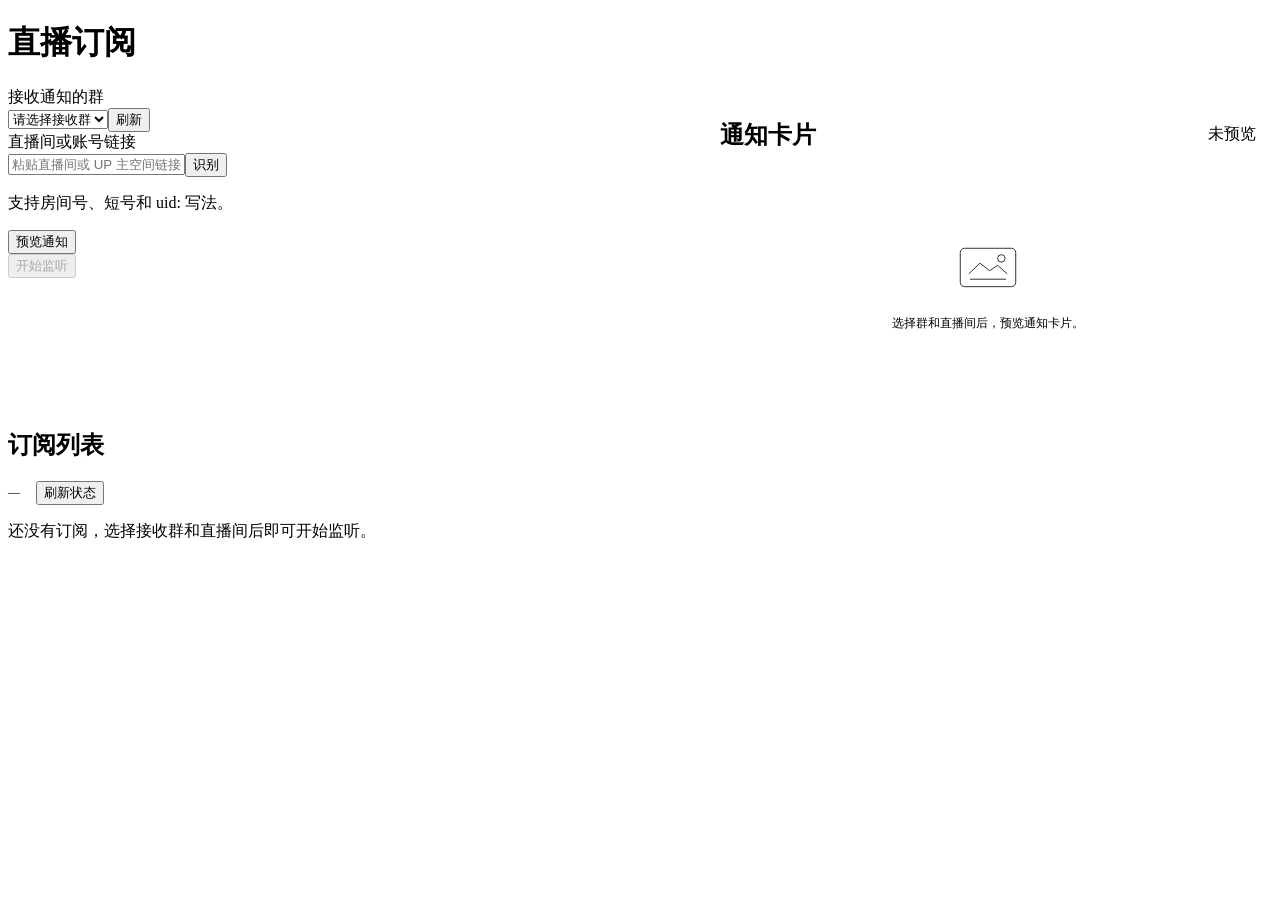
==== app/src/neobot_app/builtin_plugins/streaming_parser/web/subscriptions/index.html @ 29afd89b "feat(plugins): 完善插件开发与配置体验 需求：完善插件开发、安装和管理流程，并提供可交互的插件配置与使用说明。  实现： - 增加插件 SDK、契约导出、打包验收和配套测试 - 完善插件" ====
<!doctype html>
<html lang="zh-CN">
  <head>
    <meta charset="utf-8" />
    <meta name="viewport" content="width=device-width, initial-scale=1" />
    <title>直播订阅</title>
    <link rel="stylesheet" href="_ui.css" />
    <link rel="stylesheet" href="style.css" />
    <script src="_sdk.js"></script>
    <script defer src="app.js"></script>
  </head>
  <body>
    <main class="nb-view">
      <h1 class="nb-sr-only">直播订阅</h1>
      <div class="subscription-editor">
        <div class="subscription-form nb-stack">
          <section id="group" class="nb-field" tabindex="-1">
            <label for="group_id">接收通知的群</label>
            <div class="nb-inline">
              <select id="group_id" name="group_id">
                <option value="">请选择接收群</option></select
              ><button id="reload-groups" class="nb-quiet" type="button">
                刷新
              </button>
            </div>
            <p id="group-hint" class="nb-help" hidden></p>
          </section>
          <section id="target" class="nb-field" tabindex="-1">
            <label for="target-input">直播间或账号链接</label>
            <div class="nb-inline">
              <input
                id="target-input"
                name="target"
                maxlength="256"
                placeholder="粘贴直播间或 UP 主空间链接"
                autocomplete="off"
              /><button id="resolve" type="button">识别</button>
            </div>
            <p id="identity" class="nb-help">支持房间号、短号和 uid: 写法。</p>
          </section>
          <div class="nb-actions">
            <section id="preview" tabindex="-1">
              <button id="show-preview" type="button">预览通知</button>
            </section>
            <section id="start" tabindex="-1">
              <button id="subscribe" class="nb-primary" type="button" disabled>
                开始监听
              </button>
            </section>
          </div>
          <p id="confirmation" class="nb-muted" hidden></p>
        </div>
        <aside class="preview-panel" aria-label="通知预览">
          <div class="preview-heading">
            <h2>通知卡片</h2>
            <span id="preview-style" class="nb-muted">未预览</span
            ><button id="preview-zoom" class="nb-quiet" type="button" hidden>
              查看原始大小
            </button>
          </div>
          <div id="preview-empty" class="preview-empty">
            <svg viewBox="0 0 120 88" aria-hidden="true">
              <rect x="8" y="8" width="104" height="72" rx="8" />
              <path d="M24 56l21-20 18 14 15-10 18 16M26 66h68" />
              <circle cx="85" cy="27" r="7" />
            </svg>
            <p>选择群和直播间后，预览通知卡片。</p>
          </div>
          <div id="preview-canvas" class="preview-canvas" hidden>
            <div id="preview-stage" class="preview-stage">
              <iframe
                id="card"
                title="通知卡片预览"
                sandbox=""
                tabindex="-1"
              ></iframe>
            </div>
          </div>
        </aside>
      </div>
      <section
        id="status"
        class="subscriptions nb-section"
        tabindex="-1"
        aria-labelledby="list-title"
      >
        <div class="nb-section-heading">
          <h2 id="list-title">订阅列表</h2>
          <div class="subscription-status">
            <span id="health">—</span><span id="checked" class="nb-muted"></span
            ><button id="refresh" class="nb-quiet" type="button">
              刷新状态
            </button>
          </div>
        </div>
        <p id="list-empty" class="nb-empty">
          还没有订阅，选择接收群和直播间后即可开始监听。
        </p>
        <div
          class="nb-table-wrap"
          tabindex="0"
          role="region"
          aria-label="直播订阅列表"
        >
          <table id="rows" hidden>
            <thead>
              <tr>
                <th>主播</th>
                <th>接收群</th>
                <th>开播通知</th>
                <th>下播通知</th>
                <th>操作</th>
              </tr>
            </thead>
            <tbody></tbody>
          </table>
        </div>
      </section>
    </main>
  </body>
</html>
---- app/src/neobot_app/builtin_plugins/streaming_parser/web/subscriptions/style.css ----
/* 仅保留订阅编排与卡片预览；字段、按钮和主题复用宿主公共样式。 */
.subscription-editor {
  display: grid;
  grid-template-columns: minmax(0, 1fr) minmax(240px, 0.85fr);
  align-items: start;
  gap: 28px;
}
.subscription-form {
  align-content: start;
}
.preview-panel {
  min-width: 0;
  background: var(--panel-2);
  border-radius: var(--radius-control);
}
.preview-heading {
  display: flex;
  flex-wrap: wrap;
  align-items: center;
  gap: 8px;
  padding: 12px 16px;
}
.preview-heading h2 {
  margin-right: auto;
}
.preview-empty {
  min-height: 190px;
  display: grid;
  place-content: center;
  justify-items: center;
  gap: 12px;
  padding: 16px;
  color: var(--muted);
  font-size: 12px;
  text-align: center;
}
.preview-empty svg {
  width: 64px;
  fill: none;
  stroke: currentColor;
  stroke-width: 1.5;
}
.preview-canvas {
  width: 100%;
  height: 278px;
  overflow: auto;
}
.preview-stage {
  position: relative;
  margin: 0 auto;
}
.preview-canvas iframe {
  position: absolute;
  display: block;
  border: 0;
  width: 720px;
  height: 900px;
  transform-origin: top left;
  pointer-events: none;
}
.subscriptions {
  margin-top: 24px;
  padding-bottom: 0;
}
.subscription-status {
  display: flex;
  flex-wrap: wrap;
  align-items: center;
  gap: 8px;
  color: var(--muted);
  font-size: 12px;
}
@media (max-width: 640px) {
  .subscription-editor {
    grid-template-columns: minmax(0, 1fr);
    gap: 20px;
  }
  .preview-empty {
    min-height: 120px;
  }
  .preview-canvas {
    height: 220px;
  }
  .subscription-status {
    width: 100%;
  }
  th,
  td {
    white-space: nowrap;
  }
}
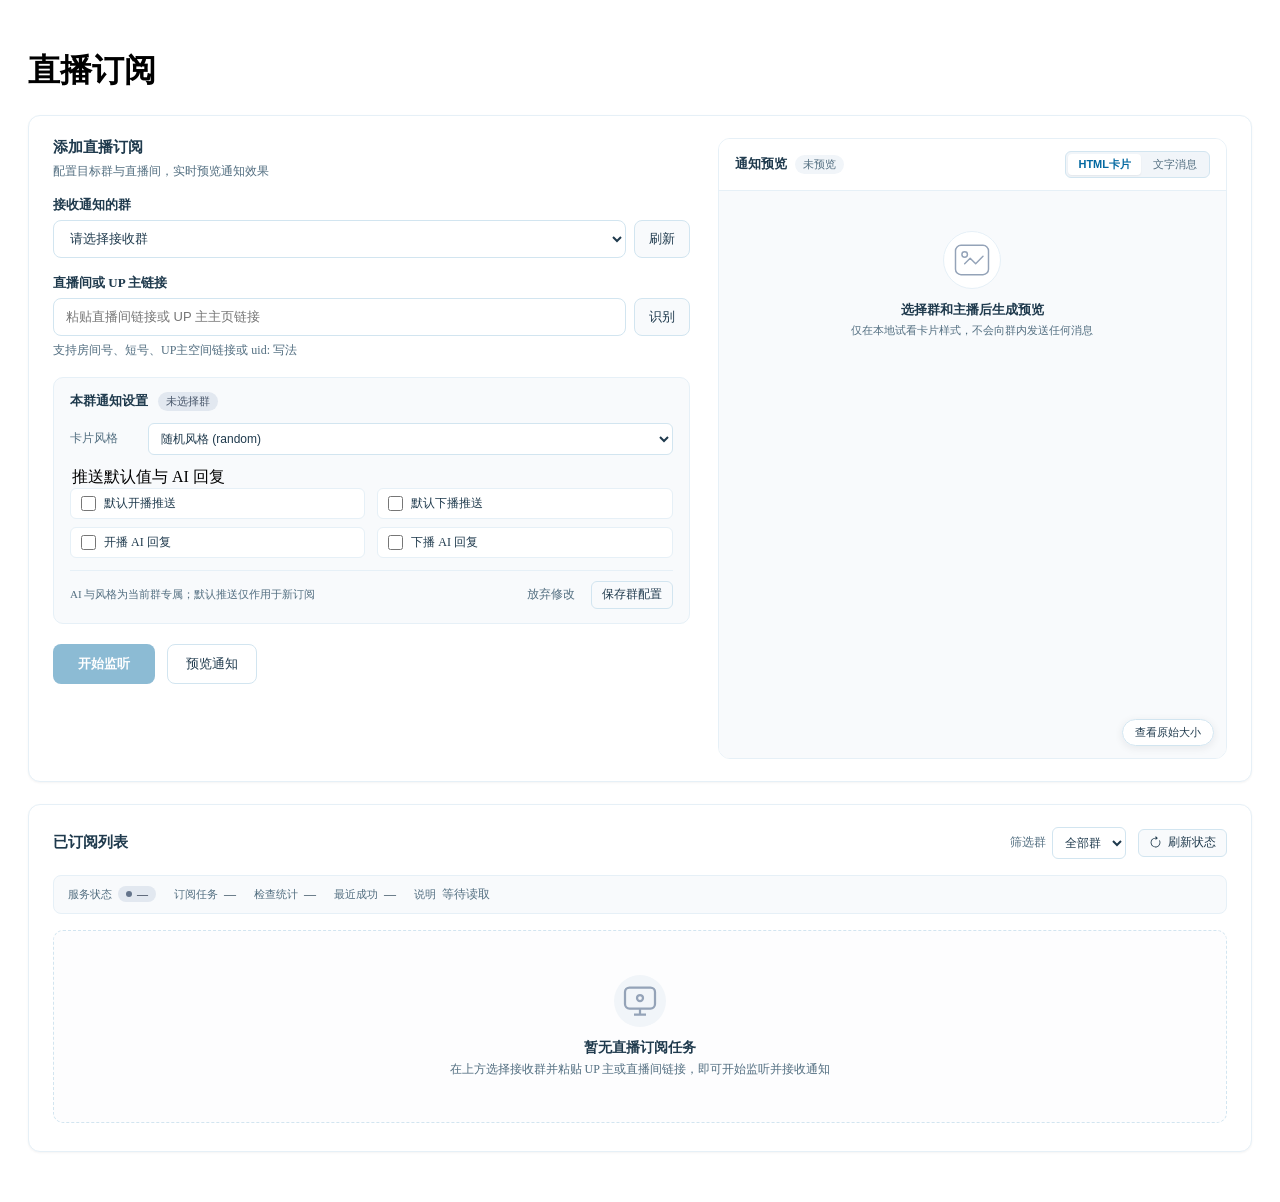
==== commit 189b99fe: "feat(plugins): 完善插件设置与思索说明 调整插件配置界面和思索说明书，补充直播订阅页面、教程与回归。  验证：uv run ruff check . 通过；离线 pytest 6617 " ====
--- a/app/src/neobot_app/builtin_plugins/streaming_parser/web/subscriptions/index.html
+++ b/app/src/neobot_app/builtin_plugins/streaming_parser/web/subscriptions/index.html
@@ -10,106 +10,275 @@
     <script defer src="app.js"></script>
   </head>
   <body>
-    <main class="nb-view">
+    <main class="nb-view subscriptions-view">
       <h1 class="nb-sr-only">直播订阅</h1>
-      <div class="subscription-editor">
-        <div class="subscription-form nb-stack">
-          <section id="group" class="nb-field" tabindex="-1">
-            <label for="group_id">接收通知的群</label>
-            <div class="nb-inline">
-              <select id="group_id" name="group_id">
-                <option value="">请选择接收群</option></select
-              ><button id="reload-groups" class="nb-quiet" type="button">
-                刷新
+
+      <!-- 顶部工作台：订阅配置与实时预览 (左右分栏，平衡工整) -->
+      <section class="sub-card workbench-card">
+        <div class="workbench-grid">
+          <!-- 左侧配置流：群选择 -> 主播链接 -> 群偏好 -> 操作 -->
+          <div class="workbench-form">
+            <div class="workbench-header">
+              <h2 class="workbench-title">添加直播订阅</h2>
+              <span class="workbench-subtitle">配置目标群与直播间，实时预览通知效果</span>
+            </div>
+
+            <div class="form-fields">
+              <!-- 目标群选择 -->
+              <section id="group" class="field-item" tabindex="-1">
+                <label for="group_id" class="field-label">接收通知的群</label>
+                <div class="field-input-row">
+                  <select id="group_id" name="group_id" class="field-control">
+                    <option value="">请选择接收群</option>
+                  </select>
+                  <button id="reload-groups" class="btn-subtle" type="button" title="刷新群列表">
+                    刷新
+                  </button>
+                </div>
+                <p id="group-hint" class="field-hint" hidden></p>
+              </section>
+
+              <!-- 直播间目标输入 -->
+              <section id="target" class="field-item" tabindex="-1">
+                <label for="target-input" class="field-label">直播间或 UP 主链接</label>
+                <div class="field-input-row">
+                  <input
+                    id="target-input"
+                    name="target"
+                    maxlength="256"
+                    placeholder="粘贴直播间链接或 UP 主主页链接"
+                    autocomplete="off"
+                    class="field-control"
+                  />
+                  <button id="resolve" class="btn-subtle" type="button">识别</button>
+                </div>
+                <p id="identity" class="field-hint">支持房间号、短号、UP主空间链接或 uid: 写法</p>
+              </section>
+            </div>
+
+            <!-- 本群通知设置 (内嵌卡片，不再突兀横穿全屏) -->
+            <section
+              id="settings"
+              class="group-settings-card"
+              tabindex="-1"
+              aria-labelledby="settings-heading"
+            >
+              <div class="settings-card-header">
+                <div class="settings-title-wrap">
+                  <h3 id="settings-heading" class="settings-title">本群通知设置</h3>
+                  <span id="settings-origin" class="settings-badge">未选择群</span>
+                </div>
+              </div>
+
+              <div class="settings-card-body">
+                <div class="settings-style-row">
+                  <label for="settings-style" class="settings-label">卡片风格</label>
+                  <select id="settings-style" class="field-control field-control-sm">
+                    <option value="random">随机风格 (random)</option>
+                    <option value="sakura">樱花粉 (sakura)</option>
+                    <option value="neon">霓虹夜 (neon)</option>
+                    <option value="minimal">极简白 (minimal)</option>
+                  </select>
+                </div>
+
+                <fieldset class="settings-toggles">
+                  <legend class="nb-sr-only">推送默认值与 AI 回复</legend>
+                  <label class="toggle-card" for="settings-push-live">
+                    <input type="checkbox" id="settings-push-live" />
+                    <span>默认开播推送</span>
+                  </label>
+                  <label class="toggle-card" for="settings-push-end">
+                    <input type="checkbox" id="settings-push-end" />
+                    <span>默认下播推送</span>
+                  </label>
+                  <label class="toggle-card" for="settings-ai-live">
+                    <input type="checkbox" id="settings-ai-live" />
+                    <span>开播 AI 回复</span>
+                  </label>
+                  <label class="toggle-card" for="settings-ai-end">
+                    <input type="checkbox" id="settings-ai-end" />
+                    <span>下播 AI 回复</span>
+                  </label>
+                </fieldset>
+              </div>
+
+              <div class="settings-card-footer">
+                <p class="settings-note">
+                  AI 与风格为当前群专属；默认推送仅作用于新订阅
+                </p>
+                <div class="settings-actions">
+                  <button id="reset-settings" class="btn-ghost" type="button">
+                    放弃修改
+                  </button>
+                  <button id="save-settings" class="btn-subtle btn-sm" type="button" data-manage>
+                    保存群配置
+                  </button>
+                </div>
+              </div>
+            </section>
+
+            <!-- 操作按钮与操作反馈 -->
+            <div class="workbench-actions-bar">
+              <div class="actions-buttons-row">
+                <section id="start" tabindex="-1">
+                  <button id="subscribe" class="btn-primary" type="button" disabled>
+                    开始监听
+                  </button>
+                </section>
+                <section id="preview" tabindex="-1">
+                  <button id="show-preview" class="btn-secondary" type="button">
+                    预览通知
+                  </button>
+                </section>
+              </div>
+              <p id="confirmation" class="confirmation-banner" hidden></p>
+            </div>
+          </div>
+
+          <!-- 右侧：通知预览面板 (高度自适应该列，空态优雅) -->
+          <aside class="preview-panel" aria-label="通知预览">
+            <div class="preview-panel-header">
+              <div class="preview-title-group">
+                <h3 class="preview-title">通知预览</h3>
+                <span id="preview-style" class="preview-tag">未预览</span>
+              </div>
+              <div class="preview-modes" role="group" aria-label="预览视图模式">
+                <button id="preview-image" type="button" aria-pressed="true">
+                  HTML卡片
+                </button>
+                <button id="preview-text" type="button" aria-pressed="false">
+                  文字消息
+                </button>
+              </div>
+            </div>
+
+            <div class="preview-panel-body">
+              <div id="preview-empty" class="preview-empty-state">
+                <div class="preview-empty-icon" aria-hidden="true">
+                  <svg viewBox="0 0 48 48" width="44" height="44" fill="none" stroke="currentColor" stroke-width="1.6" stroke-linecap="round" stroke-linejoin="round">
+                    <rect x="6" y="8" width="36" height="32" rx="6" />
+                    <path d="M16 28l6-6 6 6 8-8" />
+                    <circle cx="16" cy="18" r="3" />
+                  </svg>
+                </div>
+                <p class="preview-empty-title">选择群和主播后生成预览</p>
+                <p class="preview-empty-sub">仅在本地试看卡片样式，不会向群内发送任何消息</p>
+              </div>
+
+              <div id="preview-canvas" class="preview-canvas" hidden>
+                <div id="preview-stage" class="preview-stage">
+                  <iframe
+                    id="card"
+                    title="通知卡片预览"
+                    sandbox=""
+                    tabindex="-1"
+                  ></iframe>
+                </div>
+              </div>
+
+              <pre
+                id="preview-copy"
+                class="preview-text-view"
+                hidden
+                aria-label="文字通知内容"
+              ></pre>
+
+              <button id="preview-zoom" class="preview-zoom-btn" type="button" hidden>
+                查看原始大小
               </button>
             </div>
-            <p id="group-hint" class="nb-help" hidden></p>
-          </section>
-          <section id="target" class="nb-field" tabindex="-1">
-            <label for="target-input">直播间或账号链接</label>
-            <div class="nb-inline">
-              <input
-                id="target-input"
-                name="target"
-                maxlength="256"
-                placeholder="粘贴直播间或 UP 主空间链接"
-                autocomplete="off"
-              /><button id="resolve" type="button">识别</button>
-            </div>
-            <p id="identity" class="nb-help">支持房间号、短号和 uid: 写法。</p>
-          </section>
-          <div class="nb-actions">
-            <section id="preview" tabindex="-1">
-              <button id="show-preview" type="button">预览通知</button>
-            </section>
-            <section id="start" tabindex="-1">
-              <button id="subscribe" class="nb-primary" type="button" disabled>
-                开始监听
-              </button>
-            </section>
-          </div>
-          <p id="confirmation" class="nb-muted" hidden></p>
-        </div>
-        <aside class="preview-panel" aria-label="通知预览">
-          <div class="preview-heading">
-            <h2>通知卡片</h2>
-            <span id="preview-style" class="nb-muted">未预览</span
-            ><button id="preview-zoom" class="nb-quiet" type="button" hidden>
-              查看原始大小
-            </button>
-          </div>
-          <div id="preview-empty" class="preview-empty">
-            <svg viewBox="0 0 120 88" aria-hidden="true">
-              <rect x="8" y="8" width="104" height="72" rx="8" />
-              <path d="M24 56l21-20 18 14 15-10 18 16M26 66h68" />
-              <circle cx="85" cy="27" r="7" />
-            </svg>
-            <p>选择群和直播间后，预览通知卡片。</p>
-          </div>
-          <div id="preview-canvas" class="preview-canvas" hidden>
-            <div id="preview-stage" class="preview-stage">
-              <iframe
-                id="card"
-                title="通知卡片预览"
-                sandbox=""
-                tabindex="-1"
-              ></iframe>
-            </div>
-          </div>
-        </aside>
-      </div>
+          </aside>
+        </div>
+      </section>
+
+      <!-- 下方卡片：订阅列表与监控状态 (统一承载在单个卡片内) -->
       <section
         id="status"
-        class="subscriptions nb-section"
+        class="sub-card list-card"
         tabindex="-1"
         aria-labelledby="list-title"
       >
-        <div class="nb-section-heading">
-          <h2 id="list-title">订阅列表</h2>
-          <div class="subscription-status">
-            <span id="health">—</span><span id="checked" class="nb-muted"></span
-            ><button id="refresh" class="nb-quiet" type="button">
+        <!-- 列表头部工具条：标题 + 筛选群 + 刷新状态 -->
+        <div class="list-card-header">
+          <div class="list-title-wrap">
+            <h2 id="list-title" class="list-title">已订阅列表</h2>
+          </div>
+          <div class="list-toolbar">
+            <div class="filter-box">
+              <label for="list-filter" class="filter-label">筛选群</label>
+              <select id="list-filter" class="field-control field-control-sm">
+                <option value="">全部群</option>
+              </select>
+            </div>
+            <button id="refresh" class="btn-subtle btn-sm" type="button">
+              <svg width="13" height="13" viewBox="0 0 16 16" fill="currentColor" aria-hidden="true">
+                <path fill-rule="evenodd" d="M8 3a5 5 0 1 0 4.546 2.914.5.5 0 0 1 .908-.417A6 6 0 1 1 8 2v1z"/>
+                <path d="M8 4.466V.534a.25.25 0 0 1 .41-.192l2.36 1.966c.12.1.12.284 0 .384L8.41 4.658A.25.25 0 0 1 8 4.466z"/>
+              </svg>
               刷新状态
             </button>
           </div>
         </div>
-        <p id="list-empty" class="nb-empty">
-          还没有订阅，选择接收群和直播间后即可开始监听。
-        </p>
+
+        <!-- 监听服务微状态条 (去掉了刺眼的青底大条，整理为清爽的状态芯片) -->
+        <dl
+          id="health-panel"
+          class="health-strip"
+          aria-label="监听服务运行状态"
+        >
+          <div class="health-chip health-chip-status">
+            <dt class="health-key">服务状态</dt>
+            <dd id="health" class="health-val">—</dd>
+          </div>
+          <div class="health-chip">
+            <dt class="health-key">订阅任务</dt>
+            <dd id="checked" class="health-val">—</dd>
+          </div>
+          <div class="health-chip">
+            <dt class="health-key">检查统计</dt>
+            <dd id="health-counts" class="health-val">—</dd>
+          </div>
+          <div class="health-chip">
+            <dt class="health-key">最近成功</dt>
+            <dd id="health-success" class="health-val">—</dd>
+          </div>
+          <div class="health-chip health-chip-note">
+            <dt class="health-key">说明</dt>
+            <dd id="health-message" class="health-val">等待读取</dd>
+          </div>
+        </dl>
+
+        <!-- 空态指引 (精致轻量，告别粗黑虚线框) -->
+        <div id="list-empty" class="list-empty-state">
+          <div class="empty-icon-box" aria-hidden="true">
+            <svg width="36" height="36" viewBox="0 0 24 24" fill="none" stroke="currentColor" stroke-width="1.5">
+              <rect x="2" y="3" width="20" height="14" rx="3" />
+              <path d="M8 21h8M12 17v4" />
+              <circle cx="12" cy="10" r="2" />
+            </svg>
+          </div>
+          <p class="empty-title">暂无直播订阅任务</p>
+          <p class="empty-desc">
+            在上方选择接收群并粘贴 UP 主或直播间链接，即可开始监听并接收通知
+          </p>
+        </div>
+
+        <!-- 宽表局部横滚区域 -->
         <div
           class="nb-table-wrap"
           tabindex="0"
           role="region"
           aria-label="直播订阅列表"
         >
-          <table id="rows" hidden>
+          <table id="rows" class="subscriptions-table" hidden>
             <thead>
               <tr>
-                <th>主播</th>
-                <th>接收群</th>
-                <th>开播通知</th>
-                <th>下播通知</th>
-                <th>操作</th>
+                <th scope="col">主播</th>
+                <th scope="col">接收群</th>
+                <th scope="col">直播状态</th>
+                <th scope="col">开播通知</th>
+                <th scope="col">下播通知</th>
+                <th scope="col">操作</th>
               </tr>
             </thead>
             <tbody></tbody>
--- a/app/src/neobot_app/builtin_plugins/streaming_parser/web/subscriptions/style.css
+++ b/app/src/neobot_app/builtin_plugins/streaming_parser/web/subscriptions/style.css
@@ -1,56 +1,689 @@
-/* 仅保留订阅编排与卡片预览；字段、按钮和主题复用宿主公共样式。 */
-.subscription-editor {
+/* 直播订阅插件界面样式：结构清晰、卡片化、零AI感、专业控制台风格 */
+
+/* 根容器与基础重置 */
+.subscriptions-view {
+  padding: 20px;
+  max-width: 1280px;
+  margin: 0 auto;
+}
+
+/* 统一容器卡片 */
+.sub-card {
+  background: var(--panel, #ffffff);
+  border: 1px solid var(--border-soft, #e6f0f7);
+  border-radius: 12px;
+  padding: 22px 24px;
+  box-shadow: 0 1px 3px rgba(15, 23, 42, 0.03), 0 1px 2px rgba(15, 23, 42, 0.02);
+  margin-bottom: 22px;
+}
+
+/* 顶部工作台：左侧表单与右侧预览并排 */
+.workbench-grid {
   display: grid;
-  grid-template-columns: minmax(0, 1fr) minmax(240px, 0.85fr);
-  align-items: start;
+  grid-template-columns: minmax(0, 1.25fr) minmax(320px, 1fr);
   gap: 28px;
-}
-.subscription-form {
-  align-content: start;
-}
+  align-items: stretch;
+}
+
+.workbench-form {
+  display: flex;
+  flex-direction: column;
+  min-width: 0;
+}
+
+.workbench-header {
+  margin-bottom: 16px;
+}
+
+.workbench-title {
+  font-size: 15px;
+  font-weight: 650;
+  color: var(--text, #1f3a4d);
+  margin: 0 0 4px;
+}
+
+.workbench-subtitle {
+  font-size: 12px;
+  color: var(--muted, #526e80);
+}
+
+.form-fields {
+  display: flex;
+  flex-direction: column;
+  gap: 16px;
+}
+
+.field-item {
+  display: flex;
+  flex-direction: column;
+}
+
+.field-label {
+  font-size: 13px;
+  font-weight: 600;
+  color: var(--text, #1f3a4d);
+  margin-bottom: 6px;
+}
+
+.field-input-row {
+  display: flex;
+  align-items: center;
+  gap: 8px;
+}
+
+.field-control {
+  flex: 1;
+  min-width: 0;
+  height: var(--control-height, 38px);
+  padding: 0 12px;
+  border: 1px solid var(--border, #d2e5f0);
+  border-radius: var(--radius-control, 8px);
+  font-size: 13px;
+  color: var(--text, #1f3a4d);
+  background: var(--surface-field, #ffffff);
+  box-sizing: border-box;
+  transition: border-color 0.15s ease, box-shadow 0.15s ease;
+}
+
+.field-control:focus {
+  outline: none;
+  border-color: var(--brand, #0369a1);
+  box-shadow: 0 0 0 3px rgba(3, 105, 161, 0.12);
+}
+
+.field-control-sm {
+  height: 32px;
+  padding: 0 8px;
+  font-size: 12px;
+  border-radius: 6px;
+}
+
+/* 自定义下拉控件：与 Dashboard SelectControl 视觉规范完全对齐 */
+.select-control-wrapper {
+  position: relative;
+  flex: 1;
+  min-width: 0;
+  display: block;
+  width: 100%;
+}
+
+.select-control {
+  display: inline-flex;
+  align-items: center;
+  justify-content: space-between;
+  gap: 12px;
+  width: 100%;
+  min-width: 0;
+  height: var(--control-height, 38px);
+  padding: 0 12px;
+  border: 1px solid var(--border, #d2e5f0);
+  border-radius: var(--radius-control, 8px);
+  color: var(--text, #1f3a4d);
+  background: var(--surface-field, #ffffff);
+  font: 500 13px var(--font-sans);
+  text-align: left;
+  cursor: pointer;
+  box-sizing: border-box;
+  transition: border-color 0.15s ease, box-shadow 0.15s ease;
+}
+
+.select-control-value {
+  flex: 1;
+  overflow: hidden;
+  text-overflow: ellipsis;
+  white-space: nowrap;
+}
+
+.select-control-icon {
+  display: flex;
+  align-items: center;
+  justify-content: center;
+  flex-shrink: 0;
+  color: var(--muted, #526e80);
+  transition: transform 0.2s cubic-bezier(0.16, 1, 0.3, 1);
+}
+
+.select-control[data-state='open'] .select-control-icon {
+  transform: rotate(180deg);
+}
+
+.select-control:hover:not(:disabled) {
+  border-color: var(--brand, #0369a1);
+}
+
+.select-control:focus-visible,
+.select-control[data-state='open'] {
+  outline: none;
+  border-color: var(--brand, #0369a1);
+  box-shadow: 0 0 0 3px rgba(3, 105, 161, 0.12);
+}
+
+.select-control:disabled {
+  opacity: 0.5;
+  cursor: not-allowed;
+  background: #f8fafc;
+}
+
+/* 下拉菜单浮层：替代系统原生灰底框 */
+.select-control-menu {
+  position: absolute;
+  top: calc(100% + 4px);
+  left: 0;
+  right: 0;
+  z-index: 100;
+  max-height: 260px;
+  overflow-y: auto;
+  color: var(--text, #1f3a4d);
+  background: var(--panel, #ffffff);
+  border: 1px solid var(--border-soft, #e6f0f7);
+  border-radius: var(--radius-control, 8px);
+  box-shadow: 0 10px 25px -5px rgba(15, 23, 42, 0.12), 0 8px 10px -6px rgba(15, 23, 42, 0.08);
+  animation: selectMenuFadeIn 0.15s cubic-bezier(0.16, 1, 0.3, 1);
+}
+
+@keyframes selectMenuFadeIn {
+  from {
+    opacity: 0;
+    transform: translateY(-4px) scale(0.98);
+  }
+  to {
+    opacity: 1;
+    transform: translateY(0) scale(1);
+  }
+}
+
+.select-control-options {
+  padding: 4px;
+}
+
+.select-control-option {
+  position: relative;
+  display: flex;
+  align-items: center;
+  justify-content: space-between;
+  gap: 12px;
+  min-height: 34px;
+  padding: 7px 10px;
+  border-radius: 6px;
+  font-size: 13px;
+  line-height: 1.45;
+  color: var(--text, #1f3a4d);
+  outline: none;
+  cursor: pointer;
+  user-select: none;
+  transition: background 0.12s ease, color 0.12s ease;
+}
+
+.select-control-option:hover,
+.select-control-option[data-highlighted='true'] {
+  background: var(--panel-2, #eef9ff);
+  color: var(--brand, #0369a1);
+}
+
+.select-control-option[data-state='checked'] {
+  color: var(--brand, #0369a1);
+  background: rgba(3, 105, 161, 0.08);
+  font-weight: 600;
+}
+
+.select-control-option-text {
+  flex: 1;
+  overflow: hidden;
+  text-overflow: ellipsis;
+  white-space: nowrap;
+}
+
+.select-control-check {
+  display: flex;
+  align-items: center;
+  color: var(--brand, #0369a1);
+  flex-shrink: 0;
+}
+
+/* 隐藏原生 select，同时保持在 DOM 中 */
+.select-hidden-native {
+  position: absolute !important;
+  width: 1px !important;
+  height: 1px !important;
+  padding: 0 !important;
+  margin: -1px !important;
+  overflow: hidden !important;
+  clip: rect(0, 0, 0, 0) !important;
+  white-space: nowrap !important;
+  border: 0 !important;
+  opacity: 0 !important;
+  pointer-events: none !important;
+}
+
+/* 小号控件适配 (如 list-filter, settings-style) */
+.select-control-sm {
+  height: 32px;
+  font-size: 12px;
+}
+
+.select-control-sm .select-control {
+  height: 32px;
+  padding: 0 10px;
+  font-size: 12px;
+  border-radius: 6px;
+}
+
+.select-control-sm .select-control-option {
+  min-height: 28px;
+  padding: 5px 8px;
+  font-size: 12px;
+}
+
+.field-hint {
+  font-size: 12px;
+  color: var(--muted, #526e80);
+  margin: 6px 0 0;
+  line-height: 1.4;
+}
+
+/* 按钮通用 */
+.btn-subtle {
+  display: inline-flex;
+  align-items: center;
+  justify-content: center;
+  gap: 6px;
+  height: var(--control-height, 38px);
+  padding: 0 14px;
+  border: 1px solid var(--border, #d2e5f0);
+  border-radius: var(--radius-control, 8px);
+  font-size: 13px;
+  font-weight: 500;
+  color: var(--text, #1f3a4d);
+  background: #f8fafc;
+  cursor: pointer;
+  white-space: nowrap;
+  flex-shrink: 0;
+  transition: all 0.15s ease;
+}
+
+.btn-subtle:hover:enabled {
+  background: #f1f5f9;
+  border-color: #94a3b8;
+}
+
+.btn-sm {
+  height: 28px;
+  padding: 0 10px;
+  font-size: 12px;
+  border-radius: 6px;
+}
+
+.btn-xs {
+  height: 24px;
+  padding: 0 8px;
+  font-size: 11px;
+  border-radius: 4px;
+}
+
+.btn-ghost {
+  display: inline-flex;
+  align-items: center;
+  border: none;
+  background: transparent;
+  color: var(--muted, #526e80);
+  font-size: 12px;
+  padding: 4px 8px;
+  border-radius: 6px;
+  cursor: pointer;
+  transition: all 0.12s ease;
+}
+
+.btn-ghost:hover:enabled {
+  color: var(--text, #1f3a4d);
+  background: rgba(0, 0, 0, 0.04);
+}
+
+.btn-primary {
+  display: inline-flex;
+  align-items: center;
+  justify-content: center;
+  height: 40px;
+  padding: 0 24px;
+  font-size: 13px;
+  font-weight: 650;
+  color: #ffffff;
+  background: var(--brand, #0369a1);
+  border: 1px solid transparent;
+  border-radius: var(--radius-control, 8px);
+  cursor: pointer;
+  box-shadow: 0 1px 2px rgba(3, 105, 161, 0.2);
+  transition: all 0.15s ease;
+}
+
+.btn-primary:hover:enabled {
+  background: var(--brand-hover, #075985);
+}
+
+.btn-primary:disabled {
+  opacity: 0.45;
+  cursor: not-allowed;
+  box-shadow: none;
+}
+
+.btn-secondary {
+  display: inline-flex;
+  align-items: center;
+  justify-content: center;
+  height: 40px;
+  padding: 0 18px;
+  font-size: 13px;
+  font-weight: 500;
+  color: var(--text, #1f3a4d);
+  background: #ffffff;
+  border: 1px solid var(--border, #d2e5f0);
+  border-radius: var(--radius-control, 8px);
+  cursor: pointer;
+  transition: all 0.15s ease;
+}
+
+.btn-secondary:hover:enabled {
+  background: #f8fafc;
+  border-color: #94a3b8;
+}
+
+/* 本群通知设置：精致内嵌卡片 */
+.group-settings-card {
+  margin-top: 18px;
+  background: #f8fafc;
+  border: 1px solid var(--border-soft, #e6f0f7);
+  border-radius: 10px;
+  padding: 14px 16px;
+  display: flex;
+  flex-direction: column;
+  gap: 12px;
+}
+
+.settings-card-header {
+  display: flex;
+  justify-content: space-between;
+  align-items: center;
+}
+
+.settings-title-wrap {
+  display: flex;
+  align-items: center;
+  gap: 10px;
+}
+
+.settings-title {
+  font-size: 13px;
+  font-weight: 650;
+  color: var(--text, #1f3a4d);
+  margin: 0;
+}
+
+.settings-badge {
+  font-size: 11px;
+  padding: 2px 8px;
+  border-radius: 12px;
+  background: #e2e8f0;
+  color: #475569;
+  font-weight: 500;
+}
+
+.settings-card-body {
+  display: flex;
+  flex-direction: column;
+  gap: 12px;
+}
+
+.settings-style-row {
+  display: flex;
+  align-items: center;
+  gap: 10px;
+}
+
+.settings-label {
+  font-size: 12px;
+  font-weight: 500;
+  color: var(--muted, #526e80);
+  min-width: 68px;
+}
+
+.settings-toggles {
+  display: grid;
+  grid-template-columns: repeat(2, 1fr);
+  gap: 8px 12px;
+  margin: 0;
+  padding: 0;
+  border: none;
+}
+
+.toggle-card {
+  display: flex;
+  align-items: center;
+  gap: 8px;
+  padding: 6px 10px;
+  background: #ffffff;
+  border: 1px solid var(--border-soft, #e6f0f7);
+  border-radius: 6px;
+  font-size: 12px;
+  color: var(--text, #1f3a4d);
+  cursor: pointer;
+  user-select: none;
+  transition: border-color 0.15s ease, background 0.15s ease;
+}
+
+.toggle-card:hover {
+  border-color: var(--border, #d2e5f0);
+  background: #fdfdfe;
+}
+
+.toggle-card input[type="checkbox"] {
+  accent-color: var(--brand, #0369a1);
+  width: 15px;
+  height: 15px;
+  margin: 0;
+  cursor: pointer;
+}
+
+.settings-card-footer {
+  display: flex;
+  justify-content: space-between;
+  align-items: center;
+  flex-wrap: wrap;
+  gap: 8px;
+  padding-top: 10px;
+  border-top: 1px solid var(--border-soft, #e6f0f7);
+}
+
+.settings-note {
+  font-size: 11px;
+  color: var(--muted, #526e80);
+  margin: 0;
+  line-height: 1.4;
+}
+
+.settings-actions {
+  display: flex;
+  align-items: center;
+  gap: 8px;
+  margin-left: auto;
+}
+
+/* 提交与反馈条 */
+.workbench-actions-bar {
+  margin-top: 20px;
+}
+
+.actions-buttons-row {
+  display: flex;
+  align-items: center;
+  gap: 12px;
+}
+
+.confirmation-banner {
+  margin-top: 12px;
+  padding: 8px 14px;
+  background: #f0fdf4;
+  color: #166534;
+  border: 1px solid #bbf7d0;
+  border-radius: 6px;
+  font-size: 12px;
+  line-height: 1.4;
+}
+
+/* 预览面板 */
 .preview-panel {
+  display: flex;
+  flex-direction: column;
+  background: #ffffff;
+  border: 1px solid var(--border-soft, #e6f0f7);
+  border-radius: 12px;
+  overflow: hidden;
+  min-height: 440px;
+}
+
+.preview-panel-header {
+  display: flex;
+  align-items: center;
+  justify-content: space-between;
+  gap: 12px;
+  padding: 12px 16px;
+  background: #ffffff;
+  border-bottom: 1px solid var(--border-soft, #e6f0f7);
+  flex-shrink: 0;
+}
+
+.preview-title-group {
+  display: flex;
+  align-items: center;
+  gap: 8px;
+  flex-shrink: 0;
   min-width: 0;
-  background: var(--panel-2);
-  border-radius: var(--radius-control);
-}
-.preview-heading {
-  display: flex;
-  flex-wrap: wrap;
-  align-items: center;
-  gap: 8px;
-  padding: 12px 16px;
-}
-.preview-heading h2 {
-  margin-right: auto;
-}
-.preview-empty {
-  min-height: 190px;
-  display: grid;
-  place-content: center;
-  justify-items: center;
-  gap: 12px;
-  padding: 16px;
-  color: var(--muted);
-  font-size: 12px;
+}
+
+.preview-title {
+  font-size: 13px;
+  font-weight: 650;
+  color: var(--text, #1f3a4d);
+  margin: 0;
+  white-space: nowrap;
+  flex-shrink: 0;
+}
+
+.preview-tag {
+  font-size: 11px;
+  color: var(--muted, #526e80);
+  background: #f1f5f9;
+  padding: 2px 8px;
+  border-radius: 10px;
+  font-weight: 500;
+  white-space: nowrap;
+  overflow: hidden;
+  text-overflow: ellipsis;
+  max-width: 140px;
+  flex-shrink: 0;
+}
+
+.preview-modes {
+  display: inline-flex;
+  border: 1px solid var(--border, #d2e5f0);
+  background: #f1f5f9;
+  border-radius: 6px;
+  padding: 2px;
+  gap: 2px;
+  flex-shrink: 0;
+}
+
+.preview-modes button {
+  border: none;
+  background: transparent;
+  padding: 3px 10px;
+  font-size: 11px;
+  font-weight: 500;
+  color: var(--muted, #526e80);
+  border-radius: 4px;
+  cursor: pointer;
+  transition: all 0.12s ease;
+  white-space: nowrap;
+}
+
+.preview-modes button[aria-pressed="true"] {
+  background: #ffffff;
+  color: var(--brand, #0369a1);
+  font-weight: 600;
+  box-shadow: 0 1px 2px rgba(0, 0, 0, 0.06);
+}
+
+.preview-panel-body {
+  position: relative;
+  flex: 1;
+  display: flex;
+  flex-direction: column;
+  min-height: 380px;
+  background: #f8fafc;
+  overflow: hidden;
+}
+
+.preview-empty-state {
+  flex: 1;
+  display: flex;
+  flex-direction: column;
+  align-items: center;
+  justify-content: center;
+  padding: 40px 24px;
   text-align: center;
 }
-.preview-empty svg {
-  width: 64px;
-  fill: none;
-  stroke: currentColor;
-  stroke-width: 1.5;
-}
+
+.preview-empty-icon {
+  width: 56px;
+  height: 56px;
+  border-radius: 50%;
+  background: #ffffff;
+  border: 1px solid var(--border-soft, #e6f0f7);
+  display: flex;
+  align-items: center;
+  justify-content: center;
+  color: #94a3b8;
+  margin-bottom: 12px;
+}
+
+.preview-empty-title {
+  font-size: 13px;
+  font-weight: 600;
+  color: var(--text, #1f3a4d);
+  margin: 0 0 4px;
+}
+
+.preview-empty-sub {
+  font-size: 11px;
+  color: var(--muted, #526e80);
+  margin: 0;
+}
+
 .preview-canvas {
+  flex: 1;
   width: 100%;
-  height: 278px;
+  height: 100%;
+  min-height: 380px;
+  display: flex;
+  align-items: safe center;
+  justify-content: safe center;
   overflow: auto;
-}
+  background: #f8fafc;
+  box-sizing: border-box;
+}
+
 .preview-stage {
   position: relative;
-  margin: 0 auto;
-}
+  margin: auto;
+  overflow: clip;
+  border-radius: 12px;
+  box-shadow: 0 4px 20px -2px rgba(15, 23, 42, 0.12), 0 2px 6px -1px rgba(15, 23, 42, 0.08);
+  background: #ffffff;
+  flex-shrink: 0;
+}
+
 .preview-canvas iframe {
   position: absolute;
+  top: 0;
+  left: 0;
   display: block;
   border: 0;
   width: 720px;
@@ -58,34 +691,262 @@
   transform-origin: top left;
   pointer-events: none;
 }
-.subscriptions {
-  margin-top: 24px;
-  padding-bottom: 0;
-}
-.subscription-status {
-  display: flex;
+
+.preview-text-view {
+  flex: 1;
+  width: 100%;
+  height: 100%;
+  min-height: 380px;
+  margin: 0;
+  padding: 18px;
+  font-family: inherit;
+  font-size: 13px;
+  line-height: 1.6;
+  color: var(--text, #1f3a4d);
+  white-space: pre-wrap;
+  word-break: break-all;
+  overflow: auto;
+  background: #ffffff;
+  box-sizing: border-box;
+}
+
+.preview-zoom-btn {
+  position: absolute;
+  bottom: 12px;
+  right: 12px;
+  z-index: 10;
+  display: inline-flex;
+  align-items: center;
+  gap: 5px;
+  padding: 5px 12px;
+  font-size: 11px;
+  font-weight: 550;
+  color: var(--text, #1f3a4d);
+  background: rgba(255, 255, 255, 0.92);
+  backdrop-filter: blur(8px);
+  border: 1px solid var(--border, #d2e5f0);
+  border-radius: 20px;
+  cursor: pointer;
+  box-shadow: 0 2px 8px rgba(15, 23, 42, 0.08);
+  transition: all 0.15s ease;
+  user-select: none;
+}
+
+.preview-zoom-btn:hover {
+  background: #ffffff;
+  border-color: var(--brand, #0369a1);
+  color: var(--brand, #0369a1);
+  box-shadow: 0 4px 12px rgba(15, 23, 42, 0.12);
+}
+
+/* 列表卡片 */
+.list-card {
+  padding-bottom: 16px;
+}
+
+.list-card-header {
+  display: flex;
+  justify-content: space-between;
+  align-items: center;
   flex-wrap: wrap;
-  align-items: center;
-  gap: 8px;
-  color: var(--muted);
-  font-size: 12px;
-}
-@media (max-width: 640px) {
-  .subscription-editor {
+  gap: 12px;
+  margin-bottom: 16px;
+}
+
+.list-title {
+  font-size: 15px;
+  font-weight: 650;
+  color: var(--text, #1f3a4d);
+  margin: 0;
+}
+
+.list-toolbar {
+  display: flex;
+  align-items: center;
+  gap: 12px;
+}
+
+.filter-box {
+  display: flex;
+  align-items: center;
+  gap: 6px;
+}
+
+.filter-box .select-control-wrapper {
+  min-width: 130px;
+}
+
+.filter-label {
+  font-size: 12px;
+  color: var(--muted, #526e80);
+  white-space: nowrap;
+}
+
+/* 运行状态微条 */
+.health-strip {
+  display: flex;
+  flex-wrap: wrap;
+  align-items: center;
+  gap: 8px 18px;
+  margin: 0 0 16px;
+  padding: 10px 14px;
+  background: #f8fafc;
+  border: 1px solid var(--border-soft, #e6f0f7);
+  border-radius: 8px;
+  font-size: 12px;
+}
+
+.health-chip {
+  display: inline-flex;
+  align-items: center;
+  gap: 6px;
+}
+
+.health-key {
+  color: var(--muted, #526e80);
+  font-size: 11px;
+  margin: 0;
+  white-space: nowrap;
+}
+
+.health-val {
+  color: var(--text, #1f3a4d);
+  font-weight: 500;
+  font-size: 12px;
+  margin: 0;
+}
+
+.health-chip-status .health-val {
+  display: inline-flex;
+  align-items: center;
+  padding: 2px 8px;
+  border-radius: 12px;
+  background: #e2e8f0;
+  font-weight: 600;
+  font-size: 11px;
+  color: #334155;
+}
+
+.health-chip-status .health-val::before {
+  content: "";
+  display: inline-block;
+  width: 6px;
+  height: 6px;
+  border-radius: 50%;
+  margin-right: 5px;
+  background: #64748b;
+}
+
+.health-chip-note {
+  flex: 1 1 200px;
+  color: var(--muted, #526e80);
+}
+
+.health-chip-note .health-val {
+  font-weight: normal;
+  color: var(--muted, #526e80);
+}
+
+/* 列表空态指引 */
+.list-empty-state {
+  padding: 44px 20px;
+  text-align: center;
+  border: 1px dashed var(--border, #d2e5f0);
+  border-radius: 10px;
+  background: #fdfdfe;
+  margin: 4px 0 12px;
+}
+
+.empty-icon-box {
+  width: 52px;
+  height: 52px;
+  border-radius: 50%;
+  background: #f1f5f9;
+  display: inline-flex;
+  align-items: center;
+  justify-content: center;
+  color: #94a3b8;
+  margin-bottom: 12px;
+}
+
+.empty-title {
+  font-size: 14px;
+  font-weight: 650;
+  color: var(--text, #1f3a4d);
+  margin: 0 0 4px;
+}
+
+.empty-desc {
+  font-size: 12px;
+  color: var(--muted, #526e80);
+  margin: 0;
+}
+
+/* 表格区域 */
+.subscriptions-table {
+  width: 100%;
+  border-collapse: collapse;
+  font-size: 13px;
+}
+
+.subscriptions-table th {
+  padding: 10px 12px;
+  text-align: left;
+  font-size: 12px;
+  font-weight: 600;
+  color: var(--muted, #526e80);
+  background: #f8fafc;
+  border-bottom: 1px solid var(--border-soft, #e6f0f7);
+  white-space: nowrap;
+}
+
+.subscriptions-table td {
+  padding: 12px;
+  border-bottom: 1px solid var(--border-soft, #e6f0f7);
+  vertical-align: middle;
+  color: var(--text, #1f3a4d);
+}
+
+.subscriptions-table tr:hover td {
+  background: #fcfdfe;
+}
+
+.row-meta {
+  display: block;
+  margin-top: 3px;
+  font-size: 11px;
+  color: var(--muted, #526e80);
+}
+
+/* 响应式断点 */
+@media (max-width: 860px) {
+  .workbench-grid {
     grid-template-columns: minmax(0, 1fr);
     gap: 20px;
   }
-  .preview-empty {
-    min-height: 120px;
+
+  .preview-panel {
+    min-height: 320px;
   }
-  .preview-canvas {
-    height: 220px;
+
+  .preview-canvas,
+  .preview-text-view {
+    min-height: 280px;
+    height: 320px;
   }
-  .subscription-status {
-    width: 100%;
+
+  .list-card-header {
+    flex-direction: column;
+    align-items: stretch;
   }
-  th,
-  td {
-    white-space: nowrap;
+
+  .list-toolbar {
+    justify-content: space-between;
   }
-}
+
+  .health-strip {
+    flex-direction: column;
+    align-items: flex-start;
+    gap: 6px;
+  }
+}
